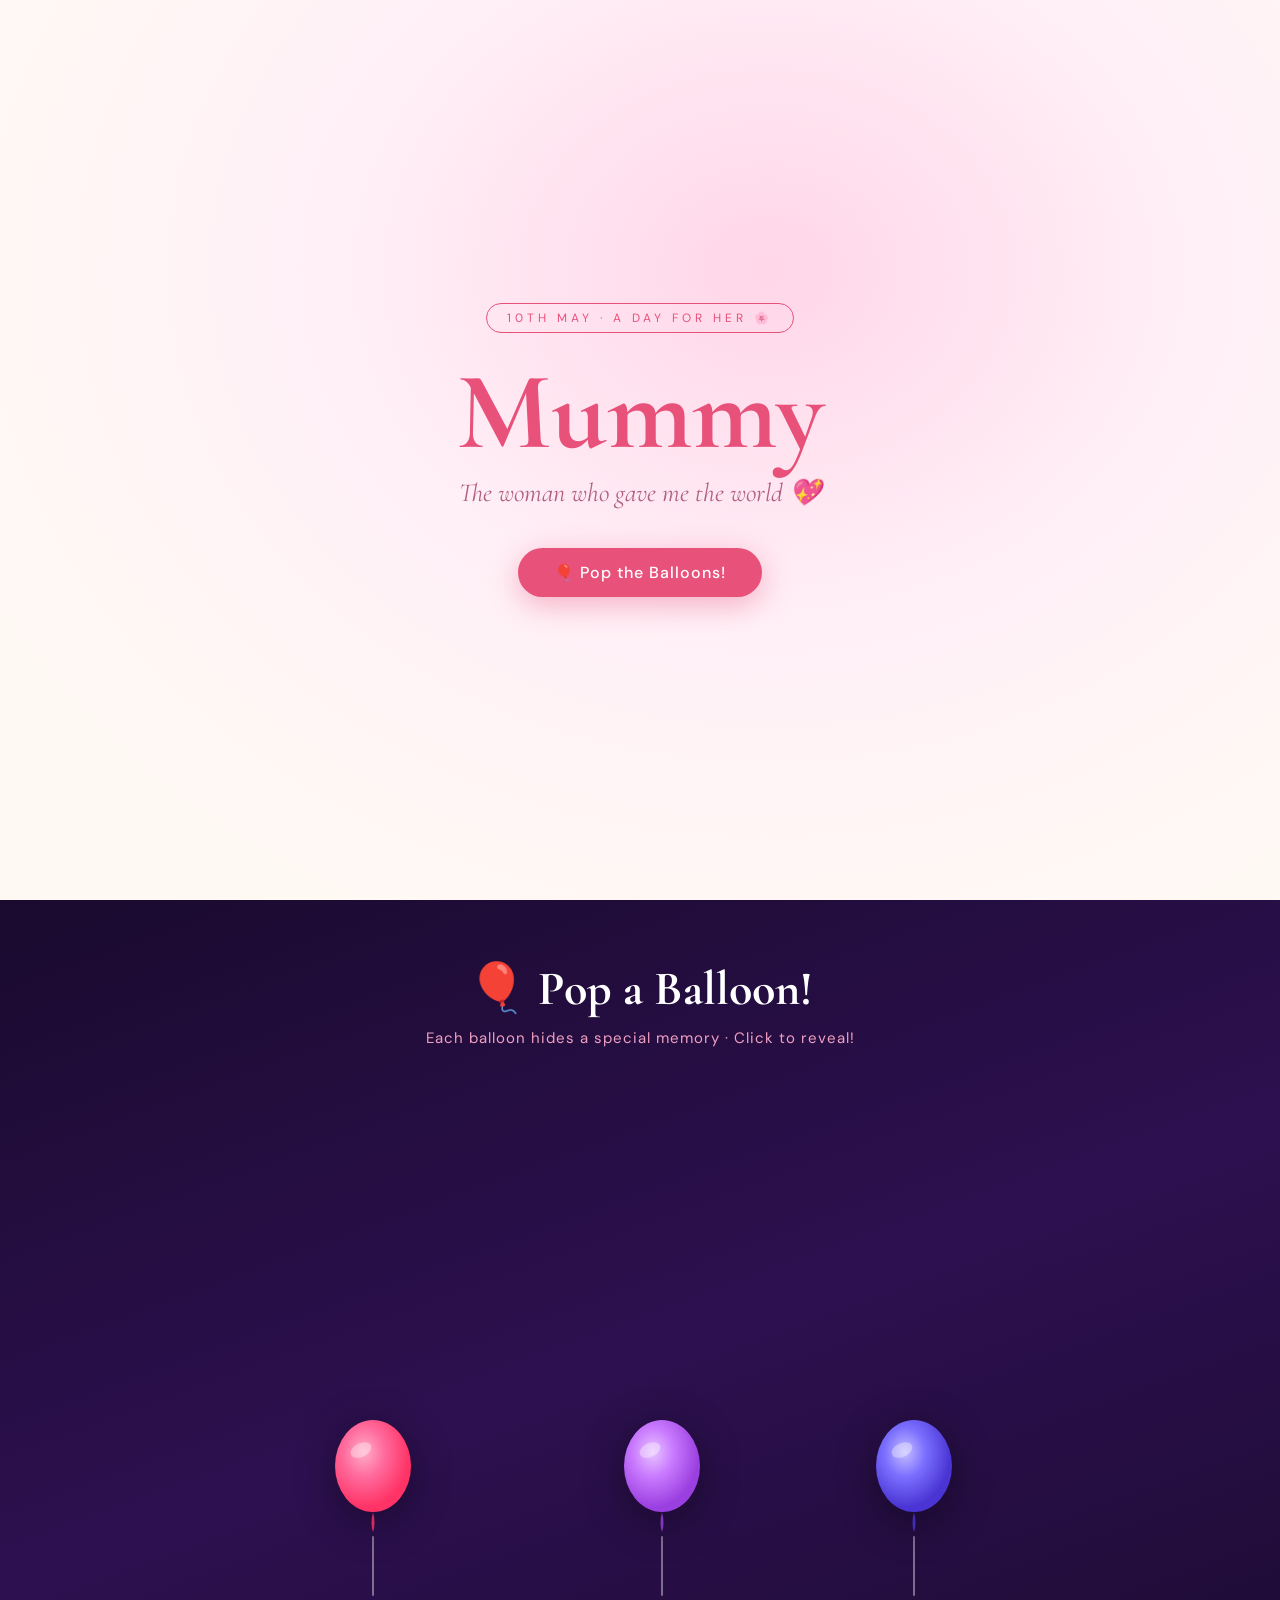
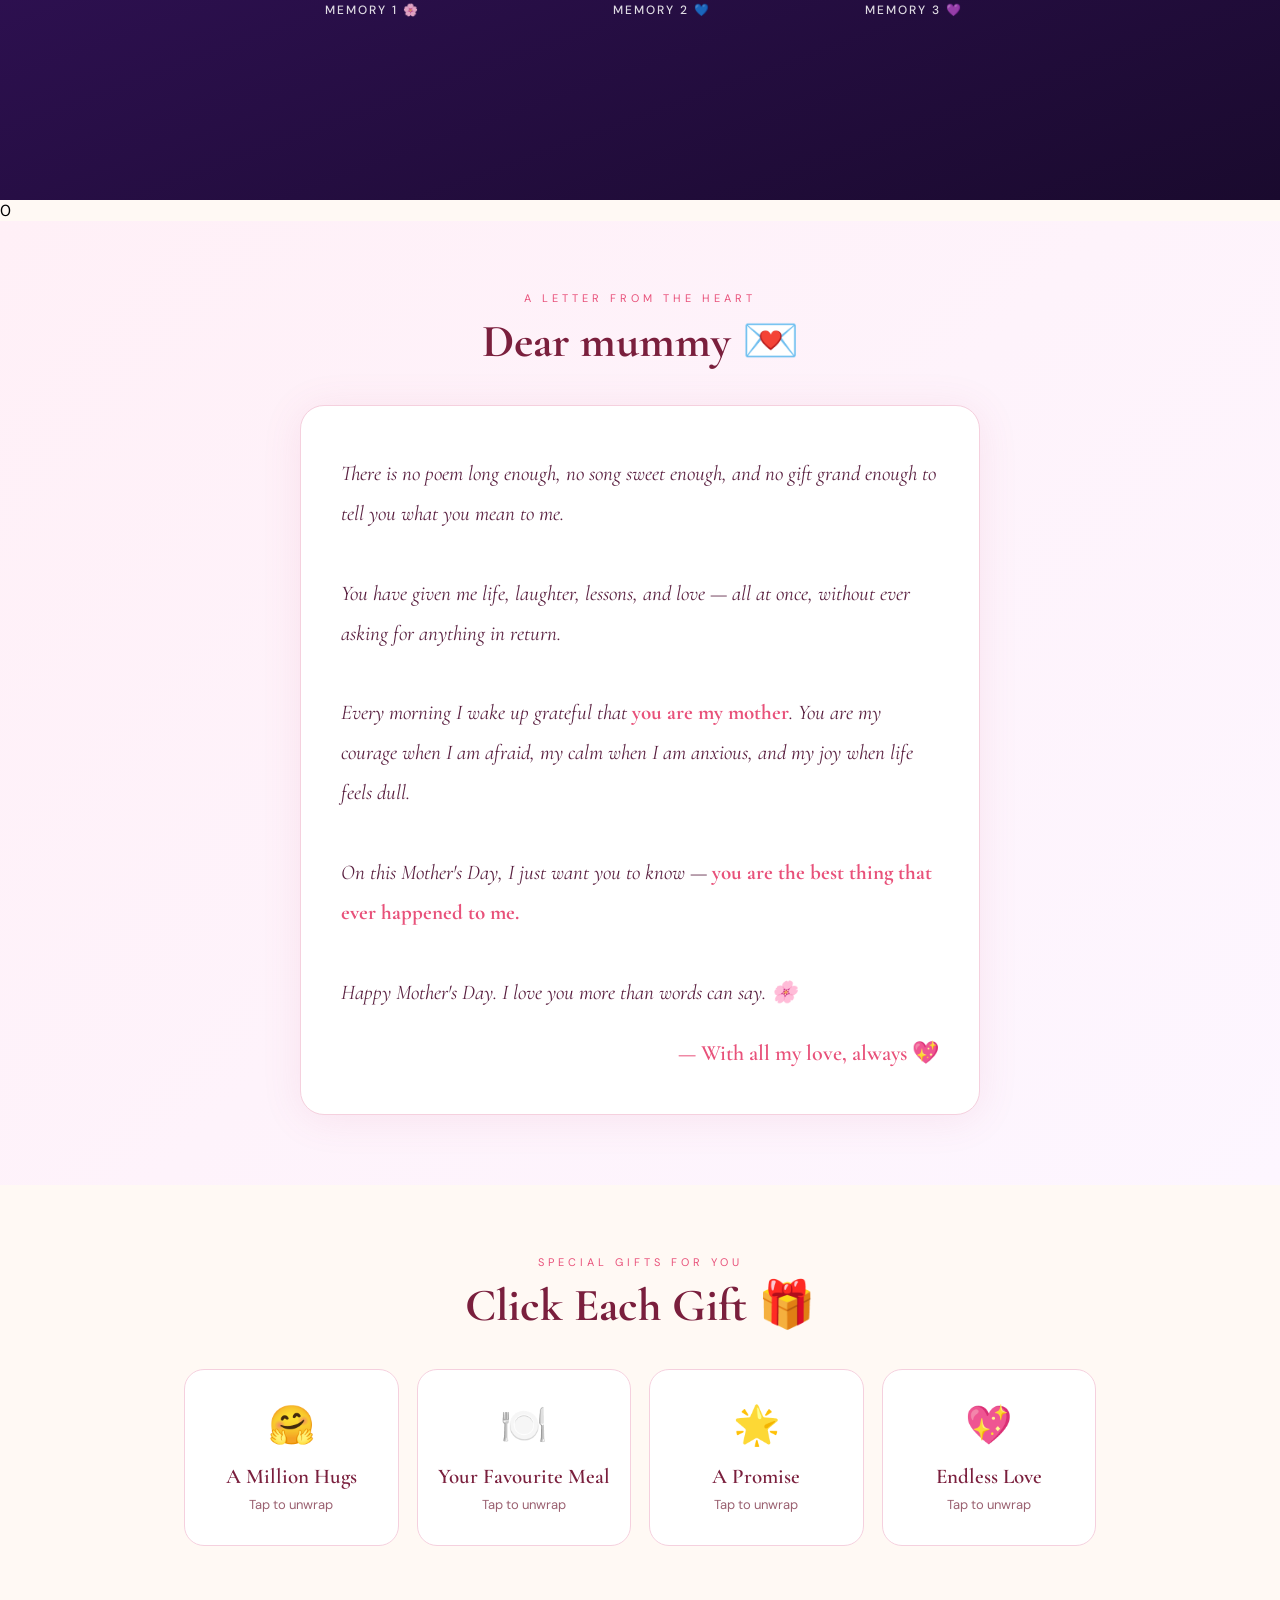
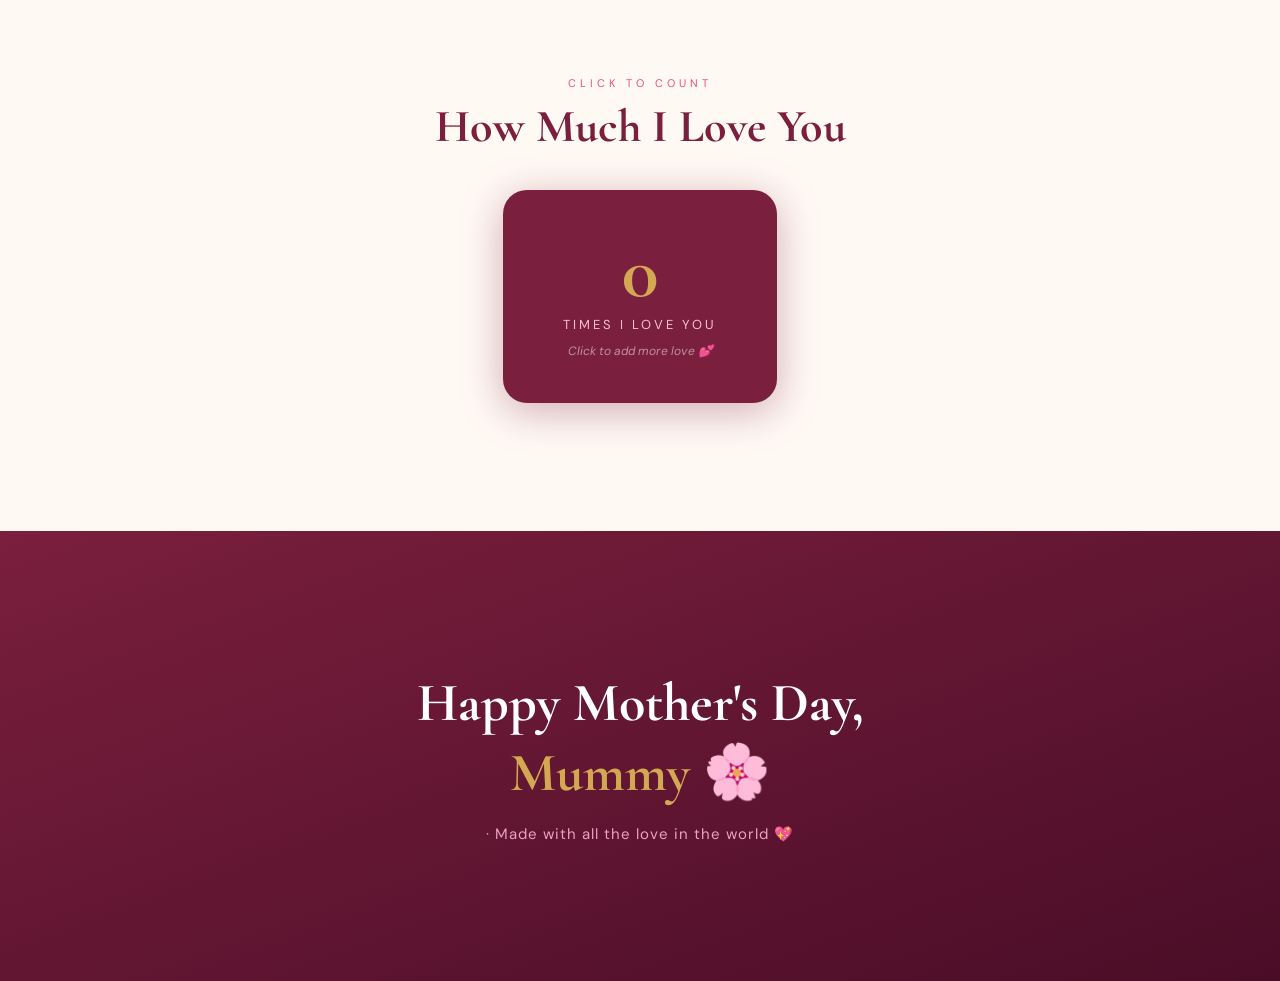
==== index.html @ f46658ef "Update print statement from 'Hello' to 'Goodbye'" ====
<!DOCTYPE html>
<html lang="en">
<head>
<meta charset="UTF-8"/>
<meta name="viewport" content="width=device-width, initial-scale=1.0"/>
<title>Happy Mother's Day, Mummy💖</title>
<link href="https://fonts.googleapis.com/css2?family=Cormorant+Garamond:ital,wght@0,400;0,600;0,700;1,400;1,600&family=DM+Sans:wght@300;400;500&display=swap" rel="stylesheet"/>
<style>
*{margin:0;padding:0;box-sizing:border-box;}
:root{
  --rose:#e8517a;--blush:#fde8f0;--deep:#7a1f3d;
  --gold:#d4a853;--cream:#fff9f4;--lavender:#c9a8e0;
}
html{scroll-behavior:smooth;}
body{background:var(--cream);font-family:'DM Sans',sans-serif;overflow-x:hidden;}

/* ===== HERO ===== */
#hero{
  min-height:100vh;
  background:radial-gradient(ellipse at 60% 30%,#ffd6e8 0%,#fff0f7 40%,var(--cream) 80%);
  display:flex;flex-direction:column;align-items:center;justify-content:center;
  position:relative;overflow:hidden;text-align:center;padding:40px 20px;
}
.hero-badge{font-size:12px;letter-spacing:4px;text-transform:uppercase;color:var(--rose);border:1px solid var(--rose);padding:6px 20px;border-radius:50px;margin-bottom:24px;animation:fadeUp 0.8s ease both;}
.hero-name{font-family:'Cormorant Garamond',serif;font-size:clamp(58px,13vw,110px);font-weight:700;color:var(--deep);line-height:1;margin-bottom:10px;animation:fadeUp 0.9s 0.1s ease both;}
.hero-name span{color:var(--rose);}
.hero-sub{font-family:'Cormorant Garamond',serif;font-style:italic;font-size:clamp(18px,4vw,26px);color:#b06080;margin-bottom:40px;animation:fadeUp 0.9s 0.2s ease both;}
.hero-btn{background:var(--rose);color:#fff;padding:14px 36px;border-radius:50px;font-size:16px;font-weight:500;letter-spacing:1px;animation:fadeUp 0.9s 0.3s ease both;box-shadow:0 8px 30px rgba(232,81,122,0.4);cursor:pointer;border:none;transition:transform 0.2s,box-shadow 0.2s;text-decoration:none;display:inline-block;}
.hero-btn:hover{transform:translateY(-4px);box-shadow:0 16px 40px rgba(232,81,122,0.5);}
@keyframes fadeUp{from{opacity:0;transform:translateY(30px);}to{opacity:1;transform:translateY(0);}}

/* ===== BALLOON SECTION ===== */
#balloon-section{
  min-height:100vh;
  background:linear-gradient(160deg,#1a0a2e 0%,#2d1050 50%,#1a0a2e 100%);
  display:flex;flex-direction:column;align-items:center;
  padding:60px 20px;position:relative;overflow:hidden;
}
.bal-title{font-family:'Cormorant Garamond',serif;font-size:clamp(28px,5vw,48px);font-weight:700;color:#fff;text-align:center;margin-bottom:10px;}
.bal-sub{color:#f0a0c0;font-size:15px;letter-spacing:1px;text-align:center;margin-bottom:50px;}
#balloons-area{width:100%;max-width:900px;position:relative;height:520px;}

.balloon-wrap{
  position:absolute;
  cursor:pointer;
  display:flex;flex-direction:column;align-items:center;
  animation:floatBalloon ease-in-out infinite alternate;
  user-select:none;
}
@keyframes floatBalloon{
  from{transform:translateY(0) rotate(-3deg);}
  to{transform:translateY(-22px) rotate(3deg);}
}
.balloon-wrap:nth-child(2){animation-duration:3.2s;animation-delay:0.4s;}
.balloon-wrap:nth-child(3){animation-duration:2.7s;animation-delay:0.9s;}

.balloon-svg{width:90px;height:120px;transition:transform 0.15s;filter:drop-shadow(0 8px 20px rgba(0,0,0,0.4));}
.balloon-wrap:hover .balloon-svg{transform:scale(1.08);}
.balloon-string{width:2px;height:60px;background:rgba(255,255,255,0.4);border-radius:2px;}
.balloon-label{color:rgba(255,255,255,0.85);font-size:12px;letter-spacing:2px;text-transform:uppercase;margin-top:6px;text-align:center;font-weight:500;}

/* POP animation */
.balloon-wrap.popped .balloon-svg{animation:popAnim 0.4s ease forwards;}
@keyframes popAnim{
  0%{transform:scale(1);}
  30%{transform:scale(1.4);}
  60%{transform:scale(0.1);opacity:0.5;}
  100%{transform:scale(0);opacity:0;}
}
.balloon-wrap.popped .balloon-string,.balloon-wrap.popped .balloon-label{opacity:0;transition:opacity 0.3s;}

/* Confetti particles */
.confetti-particle{
  position:fixed;pointer-events:none;z-index:9999;
  border-radius:50%;animation:confettiFall 1.2s ease forwards;
}
@keyframes confettiFall{
  0%{opacity:1;transform:translate(0,0) rotate(0deg) scale(1);}
  100%{opacity:0;transform:translate(var(--cx),var(--cy)) rotate(720deg) scale(0.3);}
}

/* ===== PHOTO LIGHTBOX ===== */
#photo-modal{
  display:none;position:fixed;inset:0;
  background:rgba(10,0,20,0.85);backdrop-filter:blur(8px);
  z-index:2000;align-items:center;justify-content:center;flex-direction:column;
}
#photo-modal.active{display:flex;}
.photo-frame{
  background:#fff;border-radius:20px;padding:14px 14px 28px;
  max-width:88vw;max-height:82vh;
  box-shadow:0 20px 80px rgba(0,0,0,0.6);
  animation:popIn 0.45s cubic-bezier(0.34,1.56,0.64,1) both;
  display:flex;flex-direction:column;align-items:center;
  position:relative;
}
@keyframes popIn{from{transform:scale(0.5) rotate(-5deg);opacity:0;}to{transform:scale(1) rotate(0deg);opacity:1;}}
.photo-frame img{width:100%;max-width:500px;max-height:65vh;object-fit:cover;border-radius:10px;display:block;}
.photo-caption{font-family:'Cormorant Garamond',serif;font-style:italic;font-size:18px;color:var(--rose);margin-top:14px;text-align:center;}
.photo-close{
  position:absolute;top:-16px;right:-16px;
  width:36px;height:36px;background:var(--rose);color:#fff;
  border:none;border-radius:50%;font-size:18px;cursor:pointer;
  display:flex;align-items:center;justify-content:center;
  box-shadow:0 4px 14px rgba(232,81,122,0.5);
  transition:transform 0.2s;
}
.photo-close:hover{transform:scale(1.15) rotate(90deg);}

/* ===== LETTER ===== */
#letter-sec{background:linear-gradient(135deg,#fff0f7,#fdf6ff);padding:70px 24px;text-align:center;}
.letter-box{background:#fff;border-radius:24px;padding:48px 40px;max-width:680px;margin:0 auto;box-shadow:0 4px 40px rgba(200,80,120,0.10);border:1px solid #f5d0de;}
.letter-text{font-family:'Cormorant Garamond',serif;font-size:clamp(17px,2.5vw,21px);color:#5a2040;line-height:1.9;font-style:italic;text-align:left;}
.letter-text strong{font-style:normal;color:var(--rose);}
.letter-sign{margin-top:28px;font-family:'Cormorant Garamond',serif;font-size:22px;color:var(--rose);font-weight:600;text-align:right;}

/* ===== GIFT CARDS ===== */
#gifts{padding:70px 24px;max-width:960px;margin:0 auto;}
.sec-label{font-size:11px;letter-spacing:4px;text-transform:uppercase;color:var(--rose);margin-bottom:8px;text-align:center;}
.sec-title{font-family:'Cormorant Garamond',serif;font-size:clamp(30px,5vw,46px);font-weight:700;color:var(--deep);text-align:center;margin-bottom:36px;}
.gifts-grid{display:grid;grid-template-columns:repeat(auto-fit,minmax(200px,1fr));gap:18px;}
.gift-card{background:#fff;border-radius:20px;padding:30px 20px;border:1.5px solid #f5d0de;text-align:center;cursor:pointer;transition:transform 0.25s,box-shadow 0.25s,border-color 0.25s;position:relative;overflow:hidden;}
.gift-card:hover{transform:translateY(-8px);box-shadow:0 20px 50px rgba(232,81,122,0.18);border-color:var(--rose);}
.gift-icon{font-size:38px;margin-bottom:14px;display:block;}
.gift-title{font-family:'Cormorant Garamond',serif;font-size:21px;font-weight:600;color:var(--deep);margin-bottom:6px;}
.gift-desc{font-size:13px;color:#9a6070;line-height:1.5;}
.gift-popup{display:none;position:fixed;inset:0;background:rgba(100,20,50,0.55);z-index:1000;align-items:center;justify-content:center;backdrop-filter:blur(4px);}
.gift-popup.active{display:flex;}
.popup-box{background:#fff;border-radius:24px;padding:36px;max-width:400px;width:90%;text-align:center;animation:popIn 0.35s cubic-bezier(0.34,1.56,0.64,1) both;position:relative;}
.popup-icon{font-size:52px;margin-bottom:14px;}
.popup-title{font-family:'Cormorant Garamond',serif;font-size:26px;font-weight:700;color:var(--deep);margin-bottom:10px;}
.popup-msg{font-size:15px;color:#7a4060;line-height:1.7;margin-bottom:22px;}
.popup-close{background:var(--rose);color:#fff;border:none;padding:11px 28px;border-radius:50px;font-size:15px;cursor:pointer;transition:transform 0.2s;}
.popup-close:hover{transform:scale(1.05);}

/* ===== COUNTER ===== */
#counter-sec{text-align:center;padding:60px 24px 80px;}
.counter-box{display:inline-flex;flex-direction:column;align-items:center;background:var(--deep);color:#fff;border-radius:24px;padding:44px 60px;cursor:pointer;transition:transform 0.2s,box-shadow 0.2s;box-shadow:0 8px 40px rgba(122,31,61,0.35);}
.counter-box:hover{transform:scale(1.04);}
.counter-num{font-family:'Cormorant Garamond',serif;font-size:76px;font-weight:700;color:var(--gold);line-height:1;}
.counter-label{font-size:13px;letter-spacing:3px;text-transform:uppercase;color:#f9c0d5;margin-top:6px;}
.counter-hint{font-size:12px;color:#c090a0;margin-top:10px;font-style:italic;}
#love-msg{margin-top:18px;font-family:'Cormorant Garamond',serif;font-size:22px;color:var(--rose);font-style:italic;min-height:30px;}

/* ===== FINALE ===== */
#finale{min-height:50vh;background:linear-gradient(160deg,var(--deep) 0%,#4a0d27 100%);display:flex;flex-direction:column;align-items:center;justify-content:center;text-align:center;padding:80px 24px;position:relative;overflow:hidden;}
.finale-text{font-family:'Cormorant Garamond',serif;font-size:clamp(26px,6vw,54px);font-weight:700;color:#fff;line-height:1.3;margin-bottom:16px;}
.finale-text span{color:var(--gold);}
.finale-sub{font-size:15px;color:#f0a0c0;letter-spacing:1px;}
.heart-burst{position:fixed;opacity:0;animation:burst 1s ease forwards;pointer-events:none;z-index:9999;}
@keyframes burst{0%{opacity:1;transform:translate(0,0) scale(0.5);}100%{opacity:0;transform:translate(var(--tx),var(--ty)) scale(1.5);}}

/* Falling petals */
#petals-canvas{position:fixed;top:0;left:0;width:100%;height:100%;pointer-events:none;z-index:0;}

@media(max-width:600px){
  .letter-box{padding:32px 20px;}
  .counter-box{padding:32px 36px;}
  #balloons-area{height:420px;}
  .balloon-svg{width:70px;height:94px;}
}
</style>
</head>
<body>

<canvas id="petals-canvas"></canvas>

<!-- HERO -->
<div id="hero">
  <div class="hero-badge">10th May · A Day For Her 🌸</div>
  <div class="hero-name"><span>Mummy</span> </div>
  <div class="hero-sub">The woman who gave me the world 💖</div>
  <a class="hero-btn" href="#balloon-section">🎈 Pop the Balloons!</a>
</div>

<!-- BALLOON SECTION -->
<div id="balloon-section">
  <div class="bal-title">🎈 Pop a Balloon!</div>
  <div class="bal-sub">Each balloon hides a special memory · Click to reveal!</div>
  <div id="balloons-area"></div>
</div>

<!-- PHOTO MODAL -->
<div id="photo-modal">
  <div class="photo-frame" id="photo-frame-inner">
    <button class="photo-close" id="modal-close">✕</button>
    <img id="modal-img" src="" alt="Memory"/>
    <div class="photo-caption" id="modal-caption"></div>
  </div>
</div>

<!-- LETTER -->0
<div id="letter-sec">
  <div class="sec-label">A Letter From The Heart</div>
  <div class="sec-title">Dear mummy 💌</div>
  <div class="letter-box">
    <div class="letter-text">
      There is no poem long enough, no song sweet enough, and no gift grand enough to tell you what you mean to me.<br><br>
      You have given me life, laughter, lessons, and love — all at once, without ever asking for anything in return.<br><br>
      Every morning I wake up grateful that <strong>you are my mother</strong>. You are my courage when I am afraid, my calm when I am anxious, and my joy when life feels dull.<br><br>
      On this Mother's Day, I just want you to know — <strong>you are the best thing that ever happened to me.</strong><br><br>
      Happy Mother's Day. I love you more than words can say. 🌸
    </div>
    <div class="letter-sign">— With all my love, always 💖</div>
  </div>
</div>

<!-- GIFTS -->
<div id="gifts" style="position:relative;z-index:1;">
  <div class="sec-label">Special Gifts For You</div>
  <div class="sec-title">Click Each Gift 🎁</div>
  <div class="gifts-grid">
    <div class="gift-card" onclick="openGift('hug')"><span class="gift-icon">🤗</span><div class="gift-title">A Million Hugs</div><div class="gift-desc">Tap to unwrap</div></div>
    <div class="gift-card" onclick="openGift('cook')"><span class="gift-icon">🍽️</span><div class="gift-title">Your Favourite Meal</div><div class="gift-desc">Tap to unwrap</div></div>
    <div class="gift-card" onclick="openGift('promise')"><span class="gift-icon">🌟</span><div class="gift-title">A Promise</div><div class="gift-desc">Tap to unwrap</div></div>
    <div class="gift-card" onclick="openGift('love')"><span class="gift-icon">💖</span><div class="gift-title">Endless Love</div><div class="gift-desc">Tap to unwrap</div></div>
  </div>
</div>

<!-- GIFT POPUPS -->
<div class="gift-popup" id="gift-hug"><div class="popup-box"><div class="popup-icon">🤗</div><div class="popup-title">A Million Hugs!</div><div class="popup-msg">Maa, whenever I felt lost, your hug was my home. This gift never expires — I owe you a million of them, redeemable anytime, forever.</div><button class="popup-close" onclick="closeGift('hug')">Close 💕</button></div></div>
<div class="gift-popup" id="gift-cook"><div class="popup-box"><div class="popup-icon">🍽️</div><div class="popup-title">Your Favourite Meal!</div><div class="popup-msg">Today YOU sit back and relax. I will cook your favourite dish with all the love in my heart — just like you have done for me every single day. 🍲❤️</div><button class="popup-close" onclick="closeGift('cook')">Close 💕</button></div></div>
<div class="gift-popup" id="gift-promise"><div class="popup-box"><div class="popup-icon">🌟</div><div class="popup-title">A Promise to You</div><div class="popup-msg">I promise to make you proud, to always be there for you, and to love you as endlessly as you have loved me. You will never be alone. 🙏</div><button class="popup-close" onclick="closeGift('promise')">Close 💕</button></div></div>
<div class="gift-popup" id="gift-love"><div class="popup-box"><div class="popup-icon">💖</div><div class="popup-title">Endless Love!</div><div class="popup-msg">No words, no card, no gift can measure how much I love you, Anjali Maa. You are my first hero, my lifelong friend, and the reason I know what love truly feels like. 💖</div><button class="popup-close" onclick="closeGift('love')">Close 💕</button></div></div>

<!-- COUNTER -->
<div id="counter-sec" style="position:relative;z-index:1;">
  <div class="sec-label">Click to Count</div>
  <div class="sec-title">How Much I Love You</div>
  <div class="counter-box" onclick="addLove()" id="counterBox">
    <div class="counter-num" id="loveCount">0</div>
    <div class="counter-label">Times I love you</div>
    <div class="counter-hint">Click to add more love 💕</div>
  </div>
  <div id="love-msg"></div>
</div>

<!-- FINALE -->
<div id="finale" onclick="finaleClick(event)">
  <div class="finale-text">Happy Mother's Day,<br><span>Mummy</span> 🌸</div>
  <div class="finale-sub">· Made with all the love in the world 💖</div>
</div>

<script>
/* ========== PHOTOS ========== */
const PHOTOS = [
  {
    src: "[data-uri]",
    caption: "My sunshine  🌼 — always glowing!"
  },
  {
    src: "[data-uri]",
    caption: "Our beautiful family 💙 — my whole world!"
  },
  {
    src: "[data-uri]",
    caption: "Mummy & me at the function 💜 — forever my favourite photo!"
  }
];

/* ========== BALLOONS ========== */
const BALLOON_DATA = [
  { color1:'#ff6b9d', color2:'#ff3366', color3:'#ff8fb0', shine:'#ffaec9', label:'Memory 1 🌸', photoIdx:0, x:'15%', delay:'0s', dur:'2.8s' },
  { color1:'#c97aff', color2:'#9b40e0', color3:'#d9a0ff', shine:'#e8c4ff', label:'Memory 2 💙', photoIdx:1, x:'47%', delay:'0.5s', dur:'3.3s' },
  { color1:'#7b6fff', color2:'#4a35d4', color3:'#a99eff', shine:'#c5beff', label:'Memory 3 💜', photoIdx:2, x:'75%', delay:'1s',  dur:'2.5s' },
];

const area = document.getElementById('balloons-area');

BALLOON_DATA.forEach((b, i) => {
  const wrap = document.createElement('div');
  wrap.className = 'balloon-wrap';
  wrap.style.left = b.x;
  wrap.style.bottom = '0';
  wrap.style.animationDuration = b.dur;
  wrap.style.animationDelay = b.delay;
  wrap.dataset.photo = b.photoIdx;

  wrap.innerHTML = `
    <svg class="balloon-svg" viewBox="0 0 90 120" xmlns="http://www.w3.org/2000/svg">
      <defs>
        <radialGradient id="bg${i}" cx="38%" cy="35%" r="60%">
          <stop offset="0%" stop-color="${b.shine}"/>
          <stop offset="45%" stop-color="${b.color1}"/>
          <stop offset="100%" stop-color="${b.color2}"/>
        </radialGradient>
      </defs>
      <ellipse cx="45" cy="50" rx="38" ry="46" fill="url(#bg${i})"/>
      <ellipse cx="33" cy="34" rx="11" ry="7" fill="rgba(255,255,255,0.35)" transform="rotate(-25 33 34)"/>
      <path d="M45 96 Q42 108 45 116 Q48 108 45 96" fill="${b.color2}" opacity="0.8"/>
    </svg>
    <div class="balloon-string"></div>
    <div class="balloon-label">${b.label}</div>
  `;

  wrap.addEventListener('click', () => {
    if(wrap.classList.contains('popped')) return;
    wrap.classList.add('popped');
    spawnConfetti(wrap);
    const pIdx = parseInt(wrap.dataset.photo);
    setTimeout(() => showPhoto(pIdx), 350);
  });

  area.appendChild(wrap);
});

/* ========== CONFETTI ========== */
function spawnConfetti(el){
  const rect = el.getBoundingClientRect();
  const cx = rect.left + rect.width/2;
  const cy = rect.top + rect.height/2;
  const colors = ['#ff6b9d','#ffdd57','#48dbfb','#ff9ff3','#c9a8e0','#feca57','#ff4757'];
  for(let i=0;i<30;i++){
    const p = document.createElement('div');
    p.className = 'confetti-particle';
    const size = 6+Math.random()*10;
    p.style.width = size+'px';p.style.height = size+'px';
    p.style.background = colors[Math.floor(Math.random()*colors.length)];
    p.style.left = cx+'px';p.style.top = cy+'px';
    const angle = Math.random()*Math.PI*2;
    const dist = 80+Math.random()*160;
    p.style.setProperty('--cx', Math.cos(angle)*dist+'px');
    p.style.setProperty('--cy', Math.sin(angle)*dist+'px');
    p.style.borderRadius = Math.random()>0.5?'50%':'3px';
    p.style.animationDuration = (0.8+Math.random()*0.6)+'s';
    document.body.appendChild(p);
    setTimeout(()=>p.remove(), 1500);
  }
}

/* ========== PHOTO MODAL ========== */
function showPhoto(idx){
  const modal = document.getElementById('photo-modal');
  document.getElementById('modal-img').src = PHOTOS[idx].src;
  document.getElementById('modal-caption').textContent = PHOTOS[idx].caption;
  modal.classList.add('active');
}
document.getElementById('modal-close').onclick = () => document.getElementById('photo-modal').classList.remove('active');
document.getElementById('photo-modal').addEventListener('click', e => {
  if(e.target === document.getElementById('photo-modal')) document.getElementById('photo-modal').classList.remove('active');
});

/* ========== GIFT POPUPS ========== */
function openGift(id){document.getElementById('gift-'+id).classList.add('active');}
function closeGift(id){document.getElementById('gift-'+id).classList.remove('active');}
document.querySelectorAll('.gift-popup').forEach(p=>{p.addEventListener('click',e=>{if(e.target===p)p.classList.remove('active');});});

/* ========== LOVE COUNTER ========== */
let loveCount=0;
const msgs=["So much already! 🥰","More than the stars! ⭐","More than words! 💬","You're unstoppable! 🚀","The whole universe! 🌌","Even more? Yes! 💖","To infinity! ♾️","Maa is smiling! 😊","Keep going! 🌸","She feels it! 💕"];
function addLove(){
  loveCount++;
  document.getElementById('loveCount').textContent=loveCount.toLocaleString();
  document.getElementById('love-msg').textContent=msgs[Math.min(Math.floor(loveCount/3),msgs.length-1)];
  burstHearts(document.getElementById('counterBox'));
}
function burstHearts(el){
  const rect=el.getBoundingClientRect();
  const cx=rect.left+rect.width/2, cy=rect.top+rect.height/2;
  for(let i=0;i<6;i++){
    const h=document.createElement('div');
    h.className='heart-burst';
    h.textContent=['💖','🌸','💕','✨'][Math.floor(Math.random()*4)];
    const ang=Math.random()*Math.PI*2,dist=60+Math.random()*80;
    h.style.setProperty('--tx',Math.cos(ang)*dist+'px');
    h.style.setProperty('--ty',Math.sin(ang)*dist+'px');
    h.style.left=cx+'px';h.style.top=cy+'px';h.style.fontSize=(16+Math.random()*14)+'px';
    document.body.appendChild(h);
    setTimeout(()=>h.remove(),1100);
  }
}

/* ========== FINALE ========== */
function finaleClick(e){
  for(let i=0;i<10;i++){
    const h=document.createElement('div');
    h.className='heart-burst';
    h.textContent=['💖','🌸','🌺','💕','✨','🎉'][Math.floor(Math.random()*6)];
    const ang=Math.random()*Math.PI*2,dist=80+Math.random()*130;
    h.style.setProperty('--tx',Math.cos(ang)*dist+'px');
    h.style.setProperty('--ty',Math.sin(ang)*dist+'px');
    h.style.left=e.clientX+'px';h.style.top=e.clientY+'px';h.style.fontSize=(20+Math.random()*16)+'px';
    document.body.appendChild(h);
    setTimeout(()=>h.remove(),1100);
  }
}

/* ========== FALLING PETALS ========== */
const canvas=document.getElementById('petals-canvas');
const ctx=canvas.getContext('2d');
function resizeCanvas(){canvas.width=window.innerWidth;canvas.height=window.innerHeight;}
resizeCanvas();window.addEventListener('resize',resizeCanvas);
const EMOJIS=['🌸','🌺','🌷','💐','✿'];
const petals=Array.from({length:18},()=>({
  x:Math.random()*window.innerWidth,y:Math.random()*window.innerHeight-window.innerHeight,
  size:13+Math.random()*13,speed:0.8+Math.random()*1.1,drift:(Math.random()-0.5)*0.4,
  rot:Math.random()*Math.PI*2,rotSpeed:(Math.random()-0.5)*0.04,
  emoji:EMOJIS[Math.floor(Math.random()*EMOJIS.length)]
}));
(function animatePetals(){
  ctx.clearRect(0,0,canvas.width,canvas.height);
  petals.forEach(p=>{
    ctx.save();ctx.translate(p.x,p.y);ctx.rotate(p.rot);
    ctx.font=p.size+'px serif';ctx.globalAlpha=0.65;
    ctx.fillText(p.emoji,-p.size/2,p.size/2);ctx.restore();
    p.y+=p.speed;p.x+=p.drift;p.rot+=p.rotSpeed;
    if(p.y>canvas.height+30){p.y=-30;p.x=Math.random()*canvas.width;}
  });
  requestAnimationFrame(animatePetals);
})();
</script>
</body>
</html>
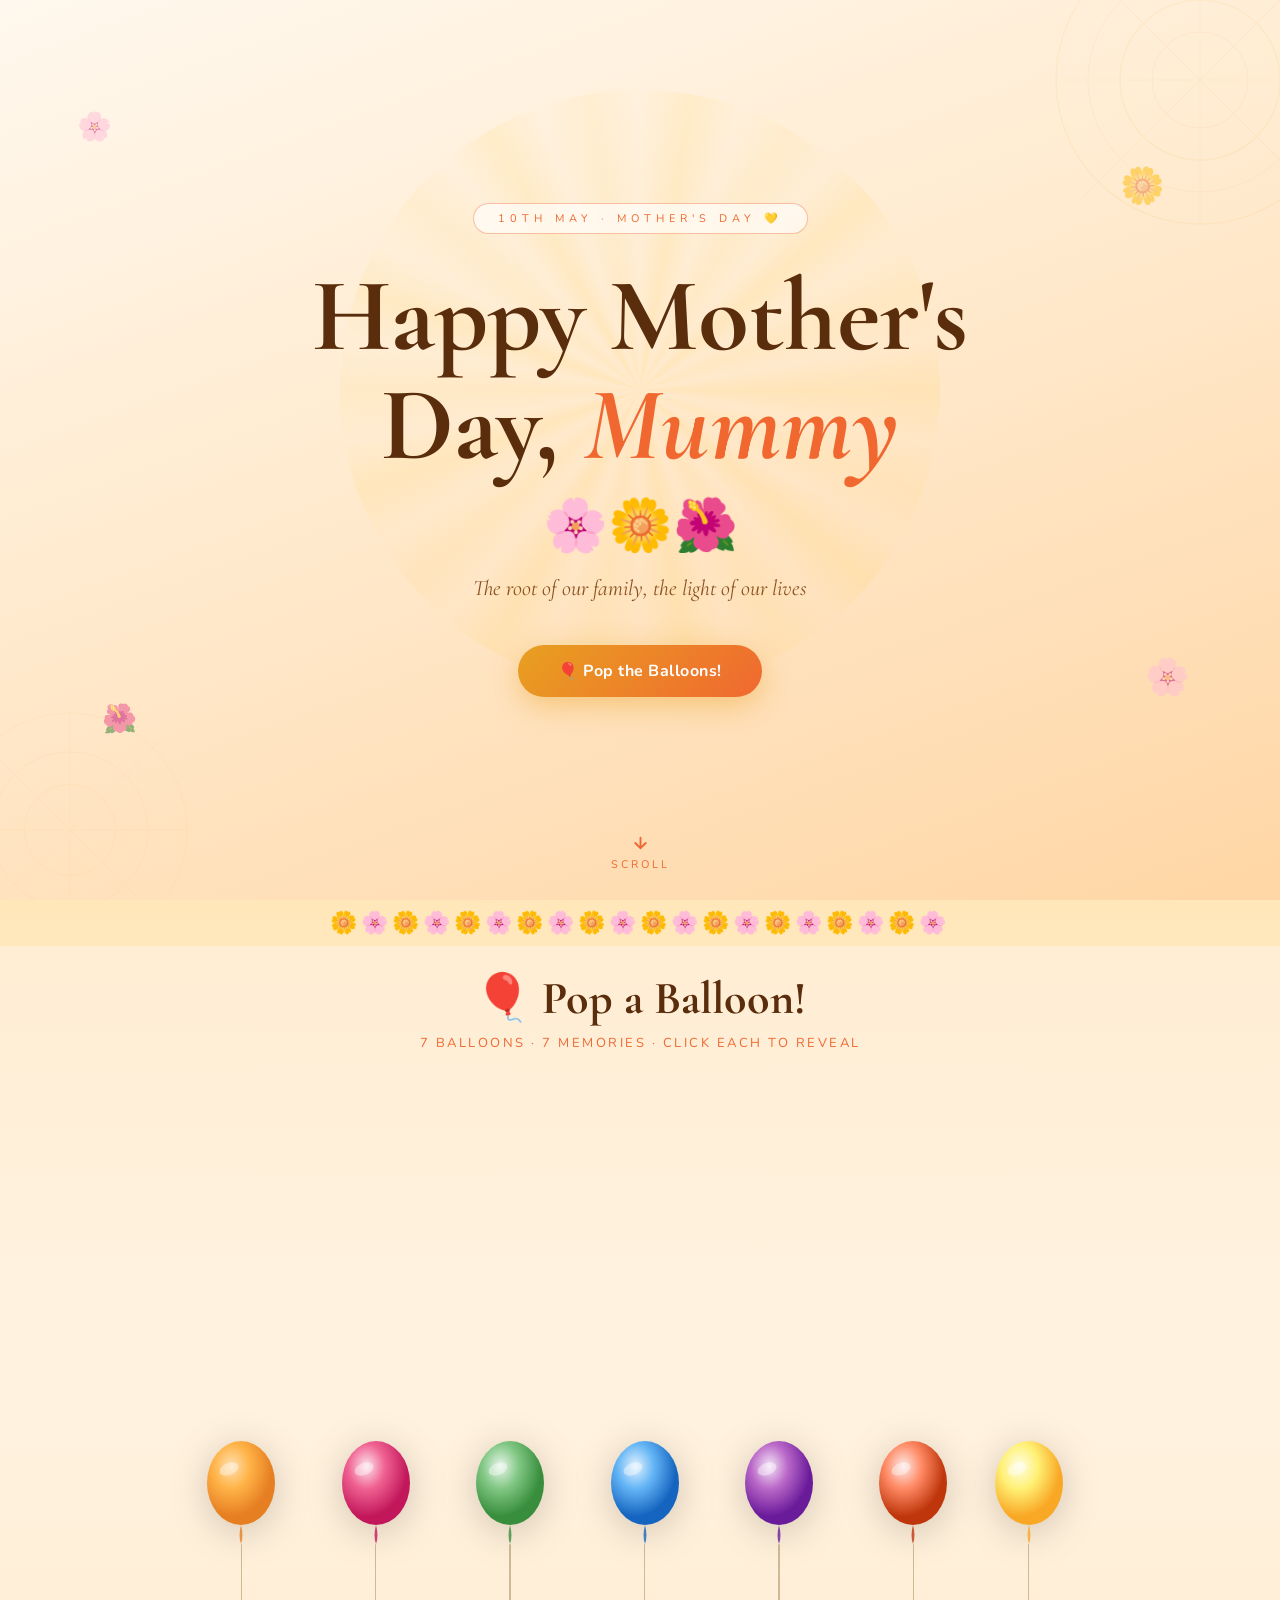
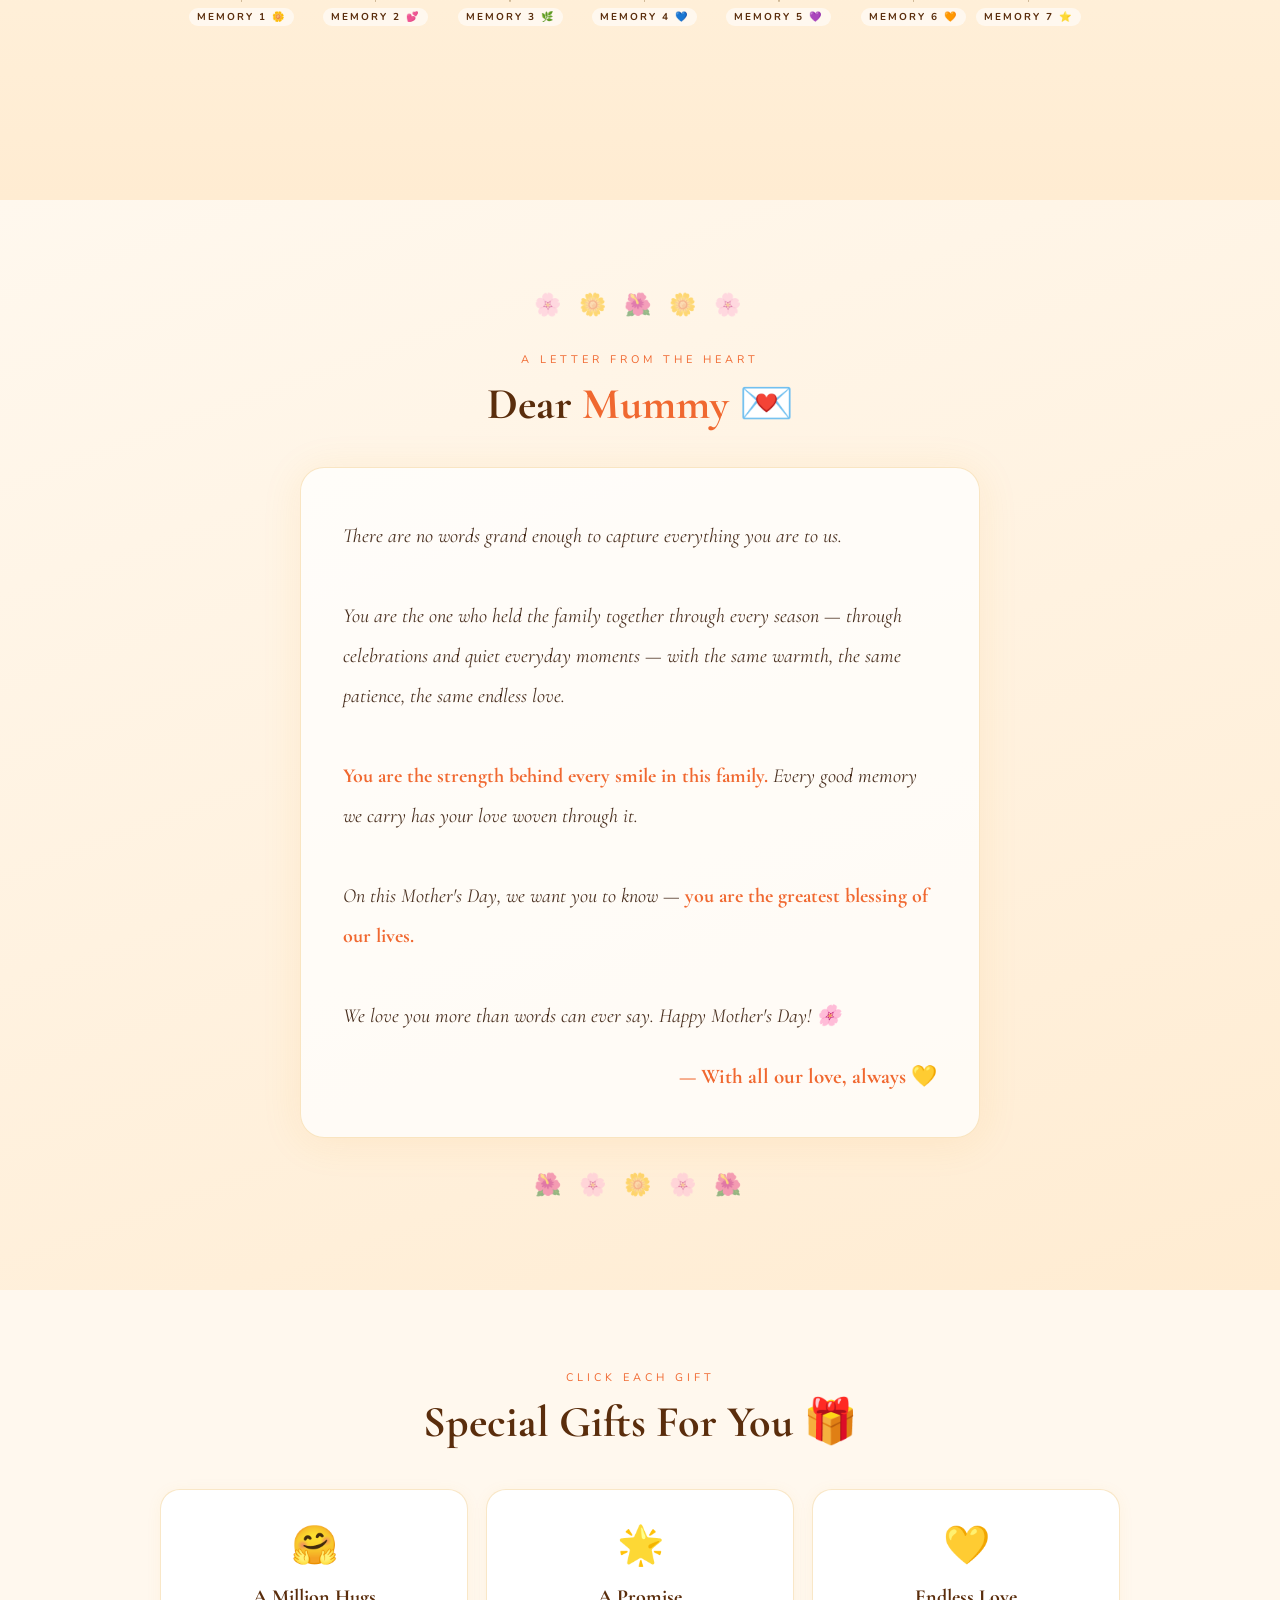
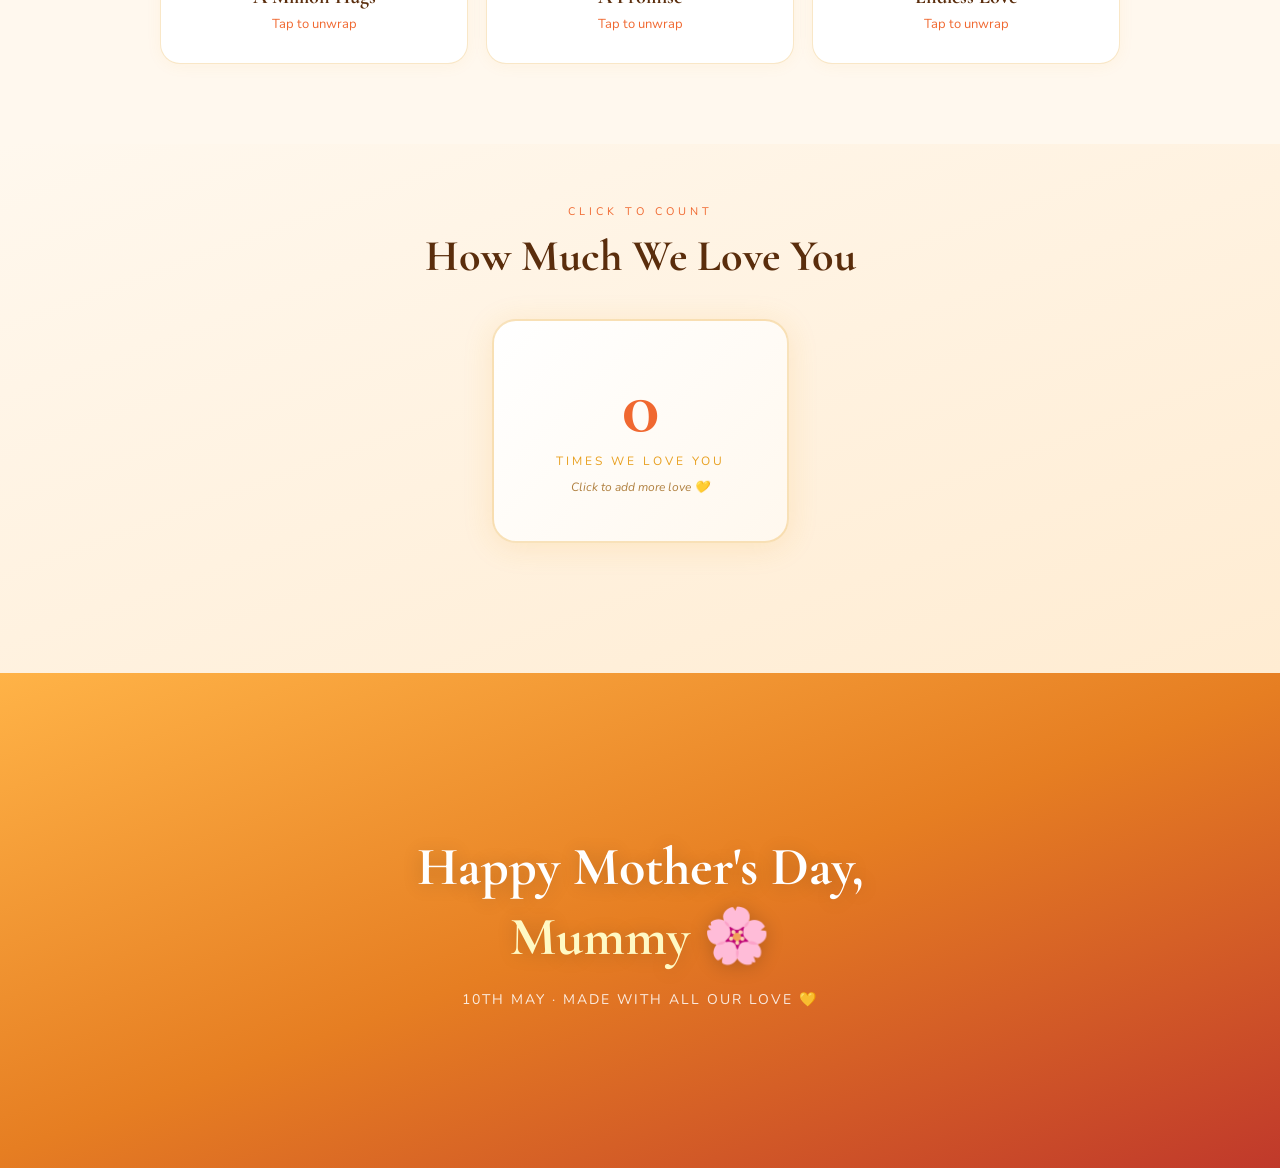
==== commit cf67c6d1: "Update print statement from 'Hello' to 'Goodbye'" ====
--- a/index.html
+++ b/index.html
@@ -1,413 +1,436 @@
-
 <!DOCTYPE html>
 <html lang="en">
 <head>
 <meta charset="UTF-8"/>
 <meta name="viewport" content="width=device-width, initial-scale=1.0"/>
-<title>Happy Mother's Day, Mummy💖</title>
-<link href="https://fonts.googleapis.com/css2?family=Cormorant+Garamond:ital,wght@0,400;0,600;0,700;1,400;1,600&family=DM+Sans:wght@300;400;500&display=swap" rel="stylesheet"/>
+<title>Happy Mother's Day, Mummy 💛</title>
+<link href="https://fonts.googleapis.com/css2?family=Cormorant+Garamond:ital,wght@0,400;0,600;0,700;1,400;1,600&family=Nunito:wght@300;400;600;700&display=swap" rel="stylesheet"/>
 <style>
 *{margin:0;padding:0;box-sizing:border-box;}
 :root{
-  --rose:#e8517a;--blush:#fde8f0;--deep:#7a1f3d;
-  --gold:#d4a853;--cream:#fff9f4;--lavender:#c9a8e0;
+  --gold:#e8a020;--orange:#f06830;--rose:#e8517a;
+  --cream:#fffdf5;--warm:#fff8ee;--sand:#f5ead8;
+  --deep:#5a2d0c;--text:#4a3020;--mint:#2d9e6e;
 }
 html{scroll-behavior:smooth;}
-body{background:var(--cream);font-family:'DM Sans',sans-serif;overflow-x:hidden;}
+body{background:var(--cream);font-family:'Nunito',sans-serif;overflow-x:hidden;}
 
 /* ===== HERO ===== */
 #hero{
   min-height:100vh;
-  background:radial-gradient(ellipse at 60% 30%,#ffd6e8 0%,#fff0f7 40%,var(--cream) 80%);
+  background:linear-gradient(160deg,#fff8ee 0%,#ffecd2 40%,#ffd6a5 100%);
   display:flex;flex-direction:column;align-items:center;justify-content:center;
   position:relative;overflow:hidden;text-align:center;padding:40px 20px;
 }
-.hero-badge{font-size:12px;letter-spacing:4px;text-transform:uppercase;color:var(--rose);border:1px solid var(--rose);padding:6px 20px;border-radius:50px;margin-bottom:24px;animation:fadeUp 0.8s ease both;}
-.hero-name{font-family:'Cormorant Garamond',serif;font-size:clamp(58px,13vw,110px);font-weight:700;color:var(--deep);line-height:1;margin-bottom:10px;animation:fadeUp 0.9s 0.1s ease both;}
-.hero-name span{color:var(--rose);}
-.hero-sub{font-family:'Cormorant Garamond',serif;font-style:italic;font-size:clamp(18px,4vw,26px);color:#b06080;margin-bottom:40px;animation:fadeUp 0.9s 0.2s ease both;}
-.hero-btn{background:var(--rose);color:#fff;padding:14px 36px;border-radius:50px;font-size:16px;font-weight:500;letter-spacing:1px;animation:fadeUp 0.9s 0.3s ease both;box-shadow:0 8px 30px rgba(232,81,122,0.4);cursor:pointer;border:none;transition:transform 0.2s,box-shadow 0.2s;text-decoration:none;display:inline-block;}
-.hero-btn:hover{transform:translateY(-4px);box-shadow:0 16px 40px rgba(232,81,122,0.5);}
+/* Decorative mandalas */
+.mandala{position:absolute;pointer-events:none;opacity:0.07;animation:spinSlow 40s linear infinite;}
+.mandala2{animation-direction:reverse;animation-duration:55s;}
+@keyframes spinSlow{to{transform:rotate(360deg);}}
+
+/* sun rays behind */
+.sunrays{
+  position:absolute;top:50%;left:50%;
+  width:600px;height:600px;
+  transform:translate(-50%,-60%);
+  background:conic-gradient(from 0deg,transparent 0deg, rgba(255,200,50,0.12) 10deg, transparent 20deg, rgba(255,200,50,0.08) 30deg, transparent 40deg, rgba(255,200,50,0.12) 50deg, transparent 60deg, rgba(255,200,50,0.08) 70deg, transparent 80deg, rgba(255,200,50,0.12) 90deg, transparent 100deg, rgba(255,200,50,0.08) 110deg, transparent 120deg, rgba(255,200,50,0.12) 130deg, transparent 140deg, rgba(255,200,50,0.08) 150deg, transparent 160deg, rgba(255,200,50,0.12) 170deg, transparent 180deg, rgba(255,200,50,0.08) 190deg, transparent 200deg, rgba(255,200,50,0.12) 210deg, transparent 220deg, rgba(255,200,50,0.08) 230deg, transparent 240deg, rgba(255,200,50,0.12) 250deg, transparent 260deg, rgba(255,200,50,0.08) 270deg, transparent 280deg, rgba(255,200,50,0.12) 290deg, transparent 300deg, rgba(255,200,50,0.08) 310deg, transparent 320deg, rgba(255,200,50,0.12) 330deg, transparent 340deg, rgba(255,200,50,0.08) 350deg, transparent 360deg);
+  border-radius:50%;pointer-events:none;
+  animation:spinSlow 30s linear infinite;
+}
+
+.hero-tag{font-size:11px;letter-spacing:5px;text-transform:uppercase;color:var(--orange);border:1.5px solid rgba(240,104,48,0.4);padding:7px 24px;border-radius:50px;margin-bottom:28px;animation:fadeUp 0.8s ease both;background:rgba(255,255,255,0.6);backdrop-filter:blur(4px);}
+.hero-name{font-family:'Cormorant Garamond',serif;font-size:clamp(52px,12vw,104px);font-weight:700;color:var(--deep);line-height:1.05;margin-bottom:10px;animation:fadeUp 0.9s 0.1s ease both;}
+.hero-name span{color:var(--orange);font-style:italic;}
+.hero-emoji{font-size:clamp(32px,6vw,52px);margin-bottom:14px;animation:fadeUp 0.9s 0.15s ease both;}
+.hero-sub{font-family:'Cormorant Garamond',serif;font-style:italic;font-size:clamp(15px,3vw,22px);color:#8a5020;margin-bottom:44px;animation:fadeUp 0.9s 0.2s ease both;}
+.hero-btn{
+  background:linear-gradient(135deg,var(--gold),var(--orange));
+  color:#fff;padding:15px 40px;border-radius:50px;font-size:16px;font-weight:700;
+  letter-spacing:0.5px;animation:fadeUp 0.9s 0.3s ease both;
+  box-shadow:0 8px 30px rgba(232,160,32,0.45);cursor:pointer;border:none;
+  transition:transform 0.2s,box-shadow 0.2s;text-decoration:none;display:inline-block;
+}
+.hero-btn:hover{transform:translateY(-5px);box-shadow:0 18px 48px rgba(232,160,32,0.6);}
 @keyframes fadeUp{from{opacity:0;transform:translateY(30px);}to{opacity:1;transform:translateY(0);}}
+
+/* Floating flowers */
+.fl{position:absolute;font-size:28px;pointer-events:none;opacity:0.5;animation:floatFlower ease-in-out infinite alternate;}
+@keyframes floatFlower{from{transform:translateY(0) rotate(-8deg);}to{transform:translateY(-18px) rotate(8deg);}}
+
+.scroll-hint{position:absolute;bottom:28px;left:50%;transform:translateX(-50%);color:var(--orange);font-size:11px;letter-spacing:3px;text-transform:uppercase;display:flex;flex-direction:column;align-items:center;gap:5px;animation:bounce 2s infinite;}
+@keyframes bounce{0%,100%{transform:translateX(-50%) translateY(0);}50%{transform:translateX(-50%) translateY(7px);}}
 
 /* ===== BALLOON SECTION ===== */
 #balloon-section{
   min-height:100vh;
-  background:linear-gradient(160deg,#1a0a2e 0%,#2d1050 50%,#1a0a2e 100%);
+  background:linear-gradient(180deg,#ffecd2 0%,#fff3e0 50%,#ffecd2 100%);
   display:flex;flex-direction:column;align-items:center;
-  padding:60px 20px;position:relative;overflow:hidden;
-}
-.bal-title{font-family:'Cormorant Garamond',serif;font-size:clamp(28px,5vw,48px);font-weight:700;color:#fff;text-align:center;margin-bottom:10px;}
-.bal-sub{color:#f0a0c0;font-size:15px;letter-spacing:1px;text-align:center;margin-bottom:50px;}
-#balloons-area{width:100%;max-width:900px;position:relative;height:520px;}
+  padding:70px 20px 60px;position:relative;overflow:hidden;
+}
+/* marigold border top */
+#balloon-section::before{content:'🌼🌸🌼🌸🌼🌸🌼🌸🌼🌸🌼🌸🌼🌸🌼🌸🌼🌸🌼🌸';display:block;font-size:22px;letter-spacing:4px;text-align:center;position:absolute;top:0;left:0;right:0;padding:8px 0;background:rgba(255,200,50,0.15);}
+
+.bal-title{font-family:'Cormorant Garamond',serif;font-size:clamp(26px,5vw,46px);font-weight:700;color:var(--deep);text-align:center;margin-bottom:8px;position:relative;z-index:2;}
+.bal-sub{color:var(--orange);font-size:13px;letter-spacing:2.5px;text-transform:uppercase;text-align:center;margin-bottom:54px;position:relative;z-index:2;}
+#balloons-area{width:100%;max-width:960px;position:relative;height:520px;z-index:2;}
 
 .balloon-wrap{
-  position:absolute;
-  cursor:pointer;
+  position:absolute;cursor:pointer;
   display:flex;flex-direction:column;align-items:center;
-  animation:floatBalloon ease-in-out infinite alternate;
+  animation:floatBal ease-in-out infinite alternate;
   user-select:none;
 }
-@keyframes floatBalloon{
-  from{transform:translateY(0) rotate(-3deg);}
-  to{transform:translateY(-22px) rotate(3deg);}
-}
-.balloon-wrap:nth-child(2){animation-duration:3.2s;animation-delay:0.4s;}
-.balloon-wrap:nth-child(3){animation-duration:2.7s;animation-delay:0.9s;}
-
-.balloon-svg{width:90px;height:120px;transition:transform 0.15s;filter:drop-shadow(0 8px 20px rgba(0,0,0,0.4));}
-.balloon-wrap:hover .balloon-svg{transform:scale(1.08);}
-.balloon-string{width:2px;height:60px;background:rgba(255,255,255,0.4);border-radius:2px;}
-.balloon-label{color:rgba(255,255,255,0.85);font-size:12px;letter-spacing:2px;text-transform:uppercase;margin-top:6px;text-align:center;font-weight:500;}
-
-/* POP animation */
-.balloon-wrap.popped .balloon-svg{animation:popAnim 0.4s ease forwards;}
-@keyframes popAnim{
-  0%{transform:scale(1);}
-  30%{transform:scale(1.4);}
-  60%{transform:scale(0.1);opacity:0.5;}
-  100%{transform:scale(0);opacity:0;}
-}
-.balloon-wrap.popped .balloon-string,.balloon-wrap.popped .balloon-label{opacity:0;transition:opacity 0.3s;}
-
-/* Confetti particles */
-.confetti-particle{
-  position:fixed;pointer-events:none;z-index:9999;
-  border-radius:50%;animation:confettiFall 1.2s ease forwards;
-}
-@keyframes confettiFall{
-  0%{opacity:1;transform:translate(0,0) rotate(0deg) scale(1);}
-  100%{opacity:0;transform:translate(var(--cx),var(--cy)) rotate(720deg) scale(0.3);}
-}
-
-/* ===== PHOTO LIGHTBOX ===== */
-#photo-modal{
-  display:none;position:fixed;inset:0;
-  background:rgba(10,0,20,0.85);backdrop-filter:blur(8px);
-  z-index:2000;align-items:center;justify-content:center;flex-direction:column;
-}
+.balloon-wrap:hover .balloon-svg{transform:scale(1.1);}
+@keyframes floatBal{from{transform:translateY(0) rotate(-5deg);}to{transform:translateY(-24px) rotate(5deg);}}
+.balloon-svg{width:80px;height:105px;transition:transform 0.2s;filter:drop-shadow(0 6px 18px rgba(0,0,0,0.18));}
+.balloon-string{width:1.5px;height:58px;background:rgba(100,60,0,0.3);border-radius:2px;}
+.balloon-label{color:var(--deep);font-size:10px;letter-spacing:2px;text-transform:uppercase;margin-top:6px;font-weight:700;text-align:center;background:rgba(255,255,255,0.6);padding:2px 8px;border-radius:10px;}
+
+/* POP */
+.balloon-wrap.popped .balloon-svg{animation:popIt 0.4s ease forwards;}
+@keyframes popIt{0%{transform:scale(1);}35%{transform:scale(1.5);}65%{transform:scale(0.1);opacity:0.2;}100%{transform:scale(0);opacity:0;}}
+.balloon-wrap.popped .balloon-string,.balloon-wrap.popped .balloon-label{opacity:0;transition:opacity 0.25s;}
+
+/* confetti */
+.cp{position:fixed;pointer-events:none;z-index:9999;animation:cpFall 1.3s ease forwards;}
+@keyframes cpFall{0%{opacity:1;transform:translate(0,0) rotate(0) scale(1);}100%{opacity:0;transform:translate(var(--cx),var(--cy)) rotate(540deg) scale(0.2);}}
+
+/* ===== PHOTO MODAL ===== */
+#photo-modal{display:none;position:fixed;inset:0;background:rgba(80,40,0,0.7);backdrop-filter:blur(10px);z-index:3000;align-items:center;justify-content:center;}
 #photo-modal.active{display:flex;}
 .photo-frame{
-  background:#fff;border-radius:20px;padding:14px 14px 28px;
-  max-width:88vw;max-height:82vh;
-  box-shadow:0 20px 80px rgba(0,0,0,0.6);
+  background:linear-gradient(135deg,#fffdf5,#fff8ee);
+  border:2.5px solid rgba(232,160,32,0.4);
+  border-radius:24px;padding:16px 16px 32px;
+  max-width:88vw;max-height:84vh;
+  box-shadow:0 0 0 8px rgba(255,200,50,0.1),0 24px 80px rgba(80,40,0,0.3);
   animation:popIn 0.45s cubic-bezier(0.34,1.56,0.64,1) both;
-  display:flex;flex-direction:column;align-items:center;
-  position:relative;
-}
-@keyframes popIn{from{transform:scale(0.5) rotate(-5deg);opacity:0;}to{transform:scale(1) rotate(0deg);opacity:1;}}
-.photo-frame img{width:100%;max-width:500px;max-height:65vh;object-fit:cover;border-radius:10px;display:block;}
-.photo-caption{font-family:'Cormorant Garamond',serif;font-style:italic;font-size:18px;color:var(--rose);margin-top:14px;text-align:center;}
-.photo-close{
-  position:absolute;top:-16px;right:-16px;
-  width:36px;height:36px;background:var(--rose);color:#fff;
-  border:none;border-radius:50%;font-size:18px;cursor:pointer;
-  display:flex;align-items:center;justify-content:center;
-  box-shadow:0 4px 14px rgba(232,81,122,0.5);
-  transition:transform 0.2s;
-}
-.photo-close:hover{transform:scale(1.15) rotate(90deg);}
+  display:flex;flex-direction:column;align-items:center;position:relative;
+}
+@keyframes popIn{from{transform:scale(0.4) rotate(-6deg);opacity:0;}to{transform:scale(1) rotate(0);opacity:1;}}
+.photo-frame img{width:100%;max-width:500px;max-height:62vh;object-fit:cover;border-radius:14px;display:block;border:3px solid rgba(232,160,32,0.2);}
+.photo-caption{font-family:'Cormorant Garamond',serif;font-style:italic;font-size:18px;color:var(--deep);margin-top:14px;text-align:center;}
+.photo-close{position:absolute;top:-14px;right:-14px;width:34px;height:34px;background:linear-gradient(135deg,var(--gold),var(--orange));color:#fff;border:none;border-radius:50%;font-size:16px;cursor:pointer;display:flex;align-items:center;justify-content:center;box-shadow:0 4px 14px rgba(232,160,32,0.4);transition:transform 0.2s;font-weight:700;}
+.photo-close:hover{transform:scale(1.2) rotate(90deg);}
 
 /* ===== LETTER ===== */
-#letter-sec{background:linear-gradient(135deg,#fff0f7,#fdf6ff);padding:70px 24px;text-align:center;}
-.letter-box{background:#fff;border-radius:24px;padding:48px 40px;max-width:680px;margin:0 auto;box-shadow:0 4px 40px rgba(200,80,120,0.10);border:1px solid #f5d0de;}
-.letter-text{font-family:'Cormorant Garamond',serif;font-size:clamp(17px,2.5vw,21px);color:#5a2040;line-height:1.9;font-style:italic;text-align:left;}
-.letter-text strong{font-style:normal;color:var(--rose);}
-.letter-sign{margin-top:28px;font-family:'Cormorant Garamond',serif;font-size:22px;color:var(--rose);font-weight:600;text-align:right;}
-
-/* ===== GIFT CARDS ===== */
-#gifts{padding:70px 24px;max-width:960px;margin:0 auto;}
-.sec-label{font-size:11px;letter-spacing:4px;text-transform:uppercase;color:var(--rose);margin-bottom:8px;text-align:center;}
-.sec-title{font-family:'Cormorant Garamond',serif;font-size:clamp(30px,5vw,46px);font-weight:700;color:var(--deep);text-align:center;margin-bottom:36px;}
-.gifts-grid{display:grid;grid-template-columns:repeat(auto-fit,minmax(200px,1fr));gap:18px;}
-.gift-card{background:#fff;border-radius:20px;padding:30px 20px;border:1.5px solid #f5d0de;text-align:center;cursor:pointer;transition:transform 0.25s,box-shadow 0.25s,border-color 0.25s;position:relative;overflow:hidden;}
-.gift-card:hover{transform:translateY(-8px);box-shadow:0 20px 50px rgba(232,81,122,0.18);border-color:var(--rose);}
+#letter-sec{background:linear-gradient(160deg,#fff8ee,#ffecd2);padding:80px 24px;text-align:center;}
+.sec-label{font-size:11px;letter-spacing:4px;text-transform:uppercase;color:var(--orange);margin-bottom:10px;}
+.sec-title{font-family:'Cormorant Garamond',serif;font-size:clamp(28px,5vw,44px);font-weight:700;color:var(--deep);margin-bottom:36px;}
+.letter-box{background:rgba(255,255,255,0.75);border:1.5px solid rgba(232,160,32,0.25);border-radius:24px;padding:48px 42px;max-width:680px;margin:0 auto;box-shadow:0 4px 40px rgba(232,160,32,0.1);}
+.letter-text{font-family:'Cormorant Garamond',serif;font-size:clamp(16px,2.5vw,20px);color:var(--text);line-height:2;font-style:italic;text-align:left;}
+.letter-text strong{font-style:normal;color:var(--orange);}
+.letter-sign{margin-top:28px;font-family:'Cormorant Garamond',serif;font-size:21px;color:var(--orange);font-weight:700;text-align:right;}
+
+/* ===== GIFTS ===== */
+#gifts{padding:80px 24px;background:var(--warm);}
+.gifts-grid{display:grid;grid-template-columns:repeat(auto-fit,minmax(200px,1fr));gap:18px;margin-top:40px;max-width:960px;margin-left:auto;margin-right:auto;}
+.gift-card{background:#fff;border:1.5px solid rgba(232,160,32,0.25);border-radius:20px;padding:30px 20px;text-align:center;cursor:pointer;transition:transform 0.25s,box-shadow 0.25s,border-color 0.25s;box-shadow:0 2px 16px rgba(232,160,32,0.06);}
+.gift-card:hover{transform:translateY(-8px);border-color:var(--gold);box-shadow:0 16px 40px rgba(232,160,32,0.18);}
 .gift-icon{font-size:38px;margin-bottom:14px;display:block;}
-.gift-title{font-family:'Cormorant Garamond',serif;font-size:21px;font-weight:600;color:var(--deep);margin-bottom:6px;}
-.gift-desc{font-size:13px;color:#9a6070;line-height:1.5;}
-.gift-popup{display:none;position:fixed;inset:0;background:rgba(100,20,50,0.55);z-index:1000;align-items:center;justify-content:center;backdrop-filter:blur(4px);}
+.gift-title{font-family:'Cormorant Garamond',serif;font-size:20px;font-weight:700;color:var(--deep);margin-bottom:6px;}
+.gift-desc{font-size:13px;color:var(--orange);}
+.gift-popup{display:none;position:fixed;inset:0;background:rgba(80,40,0,0.6);z-index:2000;align-items:center;justify-content:center;backdrop-filter:blur(6px);}
 .gift-popup.active{display:flex;}
-.popup-box{background:#fff;border-radius:24px;padding:36px;max-width:400px;width:90%;text-align:center;animation:popIn 0.35s cubic-bezier(0.34,1.56,0.64,1) both;position:relative;}
+.popup-box{background:linear-gradient(135deg,#fffdf5,#fff8ee);border:1.5px solid rgba(232,160,32,0.3);border-radius:24px;padding:40px 36px;max-width:400px;width:90%;text-align:center;animation:popIn 0.35s cubic-bezier(0.34,1.56,0.64,1) both;box-shadow:0 20px 60px rgba(80,40,0,0.2);}
 .popup-icon{font-size:52px;margin-bottom:14px;}
-.popup-title{font-family:'Cormorant Garamond',serif;font-size:26px;font-weight:700;color:var(--deep);margin-bottom:10px;}
-.popup-msg{font-size:15px;color:#7a4060;line-height:1.7;margin-bottom:22px;}
-.popup-close{background:var(--rose);color:#fff;border:none;padding:11px 28px;border-radius:50px;font-size:15px;cursor:pointer;transition:transform 0.2s;}
-.popup-close:hover{transform:scale(1.05);}
+.popup-title{font-family:'Cormorant Garamond',serif;font-size:26px;font-weight:700;color:var(--deep);margin-bottom:12px;}
+.popup-msg{font-size:15px;color:var(--text);line-height:1.8;margin-bottom:24px;}
+.popup-close{background:linear-gradient(135deg,var(--gold),var(--orange));color:#fff;border:none;padding:12px 30px;border-radius:50px;font-size:15px;cursor:pointer;font-weight:700;transition:transform 0.2s;}
+.popup-close:hover{transform:scale(1.06);}
 
 /* ===== COUNTER ===== */
-#counter-sec{text-align:center;padding:60px 24px 80px;}
-.counter-box{display:inline-flex;flex-direction:column;align-items:center;background:var(--deep);color:#fff;border-radius:24px;padding:44px 60px;cursor:pointer;transition:transform 0.2s,box-shadow 0.2s;box-shadow:0 8px 40px rgba(122,31,61,0.35);}
-.counter-box:hover{transform:scale(1.04);}
-.counter-num{font-family:'Cormorant Garamond',serif;font-size:76px;font-weight:700;color:var(--gold);line-height:1;}
-.counter-label{font-size:13px;letter-spacing:3px;text-transform:uppercase;color:#f9c0d5;margin-top:6px;}
-.counter-hint{font-size:12px;color:#c090a0;margin-top:10px;font-style:italic;}
-#love-msg{margin-top:18px;font-family:'Cormorant Garamond',serif;font-size:22px;color:var(--rose);font-style:italic;min-height:30px;}
+#counter-sec{text-align:center;padding:60px 24px 80px;background:linear-gradient(160deg,#fff8ee,#ffecd2);}
+.counter-box{display:inline-flex;flex-direction:column;align-items:center;background:linear-gradient(135deg,#fff,#fff8ee);border:2px solid rgba(232,160,32,0.3);border-radius:24px;padding:46px 62px;cursor:pointer;transition:transform 0.2s,box-shadow 0.2s;box-shadow:0 4px 30px rgba(232,160,32,0.15);}
+.counter-box:hover{transform:scale(1.04);box-shadow:0 12px 50px rgba(232,160,32,0.3);}
+.counter-num{font-family:'Cormorant Garamond',serif;font-size:78px;font-weight:700;color:var(--orange);line-height:1;}
+.counter-label{font-size:12px;letter-spacing:3px;text-transform:uppercase;color:var(--gold);margin-top:8px;}
+.counter-hint{font-size:12px;color:#b08040;margin-top:10px;font-style:italic;}
+#love-msg{margin-top:20px;font-family:'Cormorant Garamond',serif;font-size:22px;color:var(--orange);font-style:italic;min-height:30px;}
 
 /* ===== FINALE ===== */
-#finale{min-height:50vh;background:linear-gradient(160deg,var(--deep) 0%,#4a0d27 100%);display:flex;flex-direction:column;align-items:center;justify-content:center;text-align:center;padding:80px 24px;position:relative;overflow:hidden;}
-.finale-text{font-family:'Cormorant Garamond',serif;font-size:clamp(26px,6vw,54px);font-weight:700;color:#fff;line-height:1.3;margin-bottom:16px;}
-.finale-text span{color:var(--gold);}
-.finale-sub{font-size:15px;color:#f0a0c0;letter-spacing:1px;}
-.heart-burst{position:fixed;opacity:0;animation:burst 1s ease forwards;pointer-events:none;z-index:9999;}
-@keyframes burst{0%{opacity:1;transform:translate(0,0) scale(0.5);}100%{opacity:0;transform:translate(var(--tx),var(--ty)) scale(1.5);}}
-
-/* Falling petals */
-#petals-canvas{position:fixed;top:0;left:0;width:100%;height:100%;pointer-events:none;z-index:0;}
-
-@media(max-width:600px){
+#finale{min-height:55vh;background:linear-gradient(160deg,#ffb347 0%,#e67e22 50%,#c0392b 100%);display:flex;flex-direction:column;align-items:center;justify-content:center;text-align:center;padding:80px 24px;position:relative;overflow:hidden;cursor:pointer;}
+.finale-text{font-family:'Cormorant Garamond',serif;font-size:clamp(26px,6vw,54px);font-weight:700;color:#fff;line-height:1.3;margin-bottom:18px;text-shadow:0 2px 20px rgba(0,0,0,0.2);}
+.finale-text span{color:#fff9c4;}
+.finale-sub{font-size:14px;color:rgba(255,255,255,0.85);letter-spacing:2px;text-transform:uppercase;}
+.hburst{position:fixed;opacity:0;animation:burst 1.1s ease forwards;pointer-events:none;z-index:9999;}
+@keyframes burst{0%{opacity:1;transform:translate(0,0) scale(0.4);}100%{opacity:0;transform:translate(var(--tx),var(--ty)) scale(1.8);}}
+
+/* ===== PETALS ===== */
+#pcanvas{position:fixed;top:0;left:0;width:100%;height:100%;pointer-events:none;z-index:0;}
+
+/* divider */
+.divider{text-align:center;font-size:22px;letter-spacing:6px;padding:10px 0;opacity:0.5;}
+
+@media(max-width:640px){
   .letter-box{padding:32px 20px;}
-  .counter-box{padding:32px 36px;}
-  #balloons-area{height:420px;}
-  .balloon-svg{width:70px;height:94px;}
+  .counter-box{padding:34px 38px;}
+  #balloons-area{height:440px;}
+  .balloon-svg{width:64px;height:84px;}
 }
 </style>
 </head>
 <body>
 
-<canvas id="petals-canvas"></canvas>
+<canvas id="pcanvas"></canvas>
 
 <!-- HERO -->
-<div id="hero">
-  <div class="hero-badge">10th May · A Day For Her 🌸</div>
-  <div class="hero-name"><span>Mummy</span> </div>
-  <div class="hero-sub">The woman who gave me the world 💖</div>
+<div id="hero" style="z-index:1;position:relative;">
+  <div class="sunrays"></div>
+
+  <!-- Mandala SVG decorations -->
+  <svg class="mandala" style="position:absolute;top:-80px;right:-80px;width:320px;height:320px;" viewBox="0 0 200 200">
+    <circle cx="100" cy="100" r="90" fill="none" stroke="#e8a020" stroke-width="1"/>
+    <circle cx="100" cy="100" r="70" fill="none" stroke="#f06830" stroke-width="0.5"/>
+    <circle cx="100" cy="100" r="50" fill="none" stroke="#e8a020" stroke-width="1"/>
+    <circle cx="100" cy="100" r="30" fill="none" stroke="#f06830" stroke-width="0.5"/>
+    <line x1="100" y1="10" x2="100" y2="190" stroke="#e8a020" stroke-width="0.5"/>
+    <line x1="10" y1="100" x2="190" y2="100" stroke="#e8a020" stroke-width="0.5"/>
+    <line x1="27" y1="27" x2="173" y2="173" stroke="#f06830" stroke-width="0.5"/>
+    <line x1="173" y1="27" x2="27" y2="173" stroke="#f06830" stroke-width="0.5"/>
+  </svg>
+  <svg class="mandala mandala2" style="position:absolute;bottom:-60px;left:-60px;width:260px;height:260px;" viewBox="0 0 200 200">
+    <circle cx="100" cy="100" r="90" fill="none" stroke="#e8a020" stroke-width="0.7"/>
+    <circle cx="100" cy="100" r="60" fill="none" stroke="#f06830" stroke-width="0.5"/>
+    <circle cx="100" cy="100" r="35" fill="none" stroke="#e8a020" stroke-width="0.7"/>
+    <line x1="100" y1="10" x2="100" y2="190" stroke="#e8a020" stroke-width="0.5"/>
+    <line x1="10" y1="100" x2="190" y2="100" stroke="#e8a020" stroke-width="0.5"/>
+    <line x1="27" y1="27" x2="173" y2="173" stroke="#f06830" stroke-width="0.4"/>
+    <line x1="173" y1="27" x2="27" y2="173" stroke="#f06830" stroke-width="0.4"/>
+  </svg>
+
+  <div class="fl" style="top:12%;left:6%;animation-duration:3.5s;">🌸</div>
+  <div class="fl" style="top:18%;right:9%;animation-duration:4s;animation-delay:1s;font-size:36px;">🌼</div>
+  <div class="fl" style="bottom:18%;left:8%;animation-duration:3s;animation-delay:0.5s;">🌺</div>
+  <div class="fl" style="bottom:22%;right:7%;animation-duration:4.5s;animation-delay:1.5s;font-size:36px;">🌸</div>
+
+  <div class="hero-tag">10th May · Mother's Day 💛</div>
+  <div class="hero-name">Happy Mother's<br>Day, <span>Mummy</span></div>
+  <div class="hero-emoji">🌸🌼🌺</div>
+  <div class="hero-sub">The root of our family, the light of our lives</div>
   <a class="hero-btn" href="#balloon-section">🎈 Pop the Balloons!</a>
+  <div class="scroll-hint">
+    <svg width="18" height="18" viewBox="0 0 24 24" fill="none" stroke="#f06830" stroke-width="2.5" stroke-linecap="round"><path d="M12 5v14M5 12l7 7 7-7"/></svg>
+    scroll
+  </div>
 </div>
 
 <!-- BALLOON SECTION -->
-<div id="balloon-section">
+<div id="balloon-section" style="position:relative;z-index:1;">
   <div class="bal-title">🎈 Pop a Balloon!</div>
-  <div class="bal-sub">Each balloon hides a special memory · Click to reveal!</div>
+  <div class="bal-sub">7 balloons · 7 memories · click each to reveal</div>
   <div id="balloons-area"></div>
 </div>
 
 <!-- PHOTO MODAL -->
 <div id="photo-modal">
-  <div class="photo-frame" id="photo-frame-inner">
+  <div class="photo-frame">
     <button class="photo-close" id="modal-close">✕</button>
     <img id="modal-img" src="" alt="Memory"/>
     <div class="photo-caption" id="modal-caption"></div>
   </div>
 </div>
 
-<!-- LETTER -->0
-<div id="letter-sec">
+<!-- LETTER -->
+<div id="letter-sec" style="position:relative;z-index:1;">
+  <div class="divider">🌸 🌼 🌺 🌼 🌸</div>
+  <br>
   <div class="sec-label">A Letter From The Heart</div>
-  <div class="sec-title">Dear mummy 💌</div>
+  <div class="sec-title">Dear <span style="color:var(--orange);">Mummy</span> 💌</div>
   <div class="letter-box">
     <div class="letter-text">
-      There is no poem long enough, no song sweet enough, and no gift grand enough to tell you what you mean to me.<br><br>
-      You have given me life, laughter, lessons, and love — all at once, without ever asking for anything in return.<br><br>
-      Every morning I wake up grateful that <strong>you are my mother</strong>. You are my courage when I am afraid, my calm when I am anxious, and my joy when life feels dull.<br><br>
-      On this Mother's Day, I just want you to know — <strong>you are the best thing that ever happened to me.</strong><br><br>
-      Happy Mother's Day. I love you more than words can say. 🌸
+      There are no words grand enough to capture everything you are to us.<br><br>
+      You are the one who held the family together through every season — through celebrations and quiet everyday moments — with the same warmth, the same patience, the same endless love.<br><br>
+      <strong>You are the strength behind every smile in this family.</strong> Every good memory we carry has your love woven through it.<br><br>
+      On this Mother's Day, we want you to know — <strong>you are the greatest blessing of our lives.</strong><br><br>
+      We love you more than words can ever say. Happy Mother's Day! 🌸
     </div>
-    <div class="letter-sign">— With all my love, always 💖</div>
-  </div>
+    <div class="letter-sign">— With all our love, always 💛</div>
+  </div>
+  <br>
+  <div class="divider">🌺 🌸 🌼 🌸 🌺</div>
 </div>
 
 <!-- GIFTS -->
 <div id="gifts" style="position:relative;z-index:1;">
-  <div class="sec-label">Special Gifts For You</div>
-  <div class="sec-title">Click Each Gift 🎁</div>
+  <div style="text-align:center;">
+  <div class="sec-label">Click Each Gift</div>
+  <div class="sec-title">Special Gifts For You 🎁</div>
+  </div>
   <div class="gifts-grid">
     <div class="gift-card" onclick="openGift('hug')"><span class="gift-icon">🤗</span><div class="gift-title">A Million Hugs</div><div class="gift-desc">Tap to unwrap</div></div>
-    <div class="gift-card" onclick="openGift('cook')"><span class="gift-icon">🍽️</span><div class="gift-title">Your Favourite Meal</div><div class="gift-desc">Tap to unwrap</div></div>
+
     <div class="gift-card" onclick="openGift('promise')"><span class="gift-icon">🌟</span><div class="gift-title">A Promise</div><div class="gift-desc">Tap to unwrap</div></div>
-    <div class="gift-card" onclick="openGift('love')"><span class="gift-icon">💖</span><div class="gift-title">Endless Love</div><div class="gift-desc">Tap to unwrap</div></div>
-  </div>
-</div>
-
-<!-- GIFT POPUPS -->
-<div class="gift-popup" id="gift-hug"><div class="popup-box"><div class="popup-icon">🤗</div><div class="popup-title">A Million Hugs!</div><div class="popup-msg">Maa, whenever I felt lost, your hug was my home. This gift never expires — I owe you a million of them, redeemable anytime, forever.</div><button class="popup-close" onclick="closeGift('hug')">Close 💕</button></div></div>
-<div class="gift-popup" id="gift-cook"><div class="popup-box"><div class="popup-icon">🍽️</div><div class="popup-title">Your Favourite Meal!</div><div class="popup-msg">Today YOU sit back and relax. I will cook your favourite dish with all the love in my heart — just like you have done for me every single day. 🍲❤️</div><button class="popup-close" onclick="closeGift('cook')">Close 💕</button></div></div>
-<div class="gift-popup" id="gift-promise"><div class="popup-box"><div class="popup-icon">🌟</div><div class="popup-title">A Promise to You</div><div class="popup-msg">I promise to make you proud, to always be there for you, and to love you as endlessly as you have loved me. You will never be alone. 🙏</div><button class="popup-close" onclick="closeGift('promise')">Close 💕</button></div></div>
-<div class="gift-popup" id="gift-love"><div class="popup-box"><div class="popup-icon">💖</div><div class="popup-title">Endless Love!</div><div class="popup-msg">No words, no card, no gift can measure how much I love you, Anjali Maa. You are my first hero, my lifelong friend, and the reason I know what love truly feels like. 💖</div><button class="popup-close" onclick="closeGift('love')">Close 💕</button></div></div>
+    <div class="gift-card" onclick="openGift('love')"><span class="gift-icon">💛</span><div class="gift-title">Endless Love</div><div class="gift-desc">Tap to unwrap</div></div>
+  </div>
+</div>
+
+<div class="gift-popup" id="gift-hug"><div class="popup-box"><div class="popup-icon">🤗</div><div class="popup-title">A Million Hugs!</div><div class="popup-msg">Maa, your hugs are the safest place on earth. We owe you a million more — redeemable any time, day or night, forever and always. 💛</div><button class="popup-close" onclick="closeGift('hug')">Close 🌸</button></div></div>
+<div class="gift-popup" id="gift-cook"><div class="popup-box"><div class="popup-icon">🍽️</div><div class="popup-title">Your Favourite Meal!</div><div class="popup-msg">Today YOU relax! We will cook your favourite dish with all the love you've always cooked for us. It's your turn to be served, Maa! 🍲💛</div><button class="popup-close" onclick="closeGift('cook')">Close 🌸</button></div></div>
+<div class="gift-popup" id="gift-promise"><div class="popup-box"><div class="popup-icon">🌟</div><div class="popup-title">A Promise</div><div class="popup-msg">We promise to always make you proud, to be there for you, and to love you as endlessly as you have loved us. You will never walk alone. 🙏💛</div><button class="popup-close" onclick="closeGift('promise')">Close 🌸</button></div></div>
+<div class="gift-popup" id="gift-love"><div class="popup-box"><div class="popup-icon">💛</div><div class="popup-title">Endless Love!</div><div class="popup-msg">No gift, no card, no words can hold how much we love you, Maa. You are our hero, our anchor, and the reason our family shines so bright. 💛🌸</div><button class="popup-close" onclick="closeGift('love')">Close 🌸</button></div></div>
 
 <!-- COUNTER -->
 <div id="counter-sec" style="position:relative;z-index:1;">
   <div class="sec-label">Click to Count</div>
-  <div class="sec-title">How Much I Love You</div>
+  <div class="sec-title">How Much We Love You</div>
   <div class="counter-box" onclick="addLove()" id="counterBox">
     <div class="counter-num" id="loveCount">0</div>
-    <div class="counter-label">Times I love you</div>
-    <div class="counter-hint">Click to add more love 💕</div>
+    <div class="counter-label">Times we love you</div>
+    <div class="counter-hint">Click to add more love 💛</div>
   </div>
   <div id="love-msg"></div>
 </div>
 
 <!-- FINALE -->
-<div id="finale" onclick="finaleClick(event)">
+<div id="finale" onclick="finaleClick(event)" style="position:relative;z-index:1;">
   <div class="finale-text">Happy Mother's Day,<br><span>Mummy</span> 🌸</div>
-  <div class="finale-sub">· Made with all the love in the world 💖</div>
+  <div class="finale-sub">10th May · Made with all our love 💛</div>
 </div>
 
 <script>
-/* ========== PHOTOS ========== */
 const PHOTOS = [
-  {
-    src: "[data-uri]